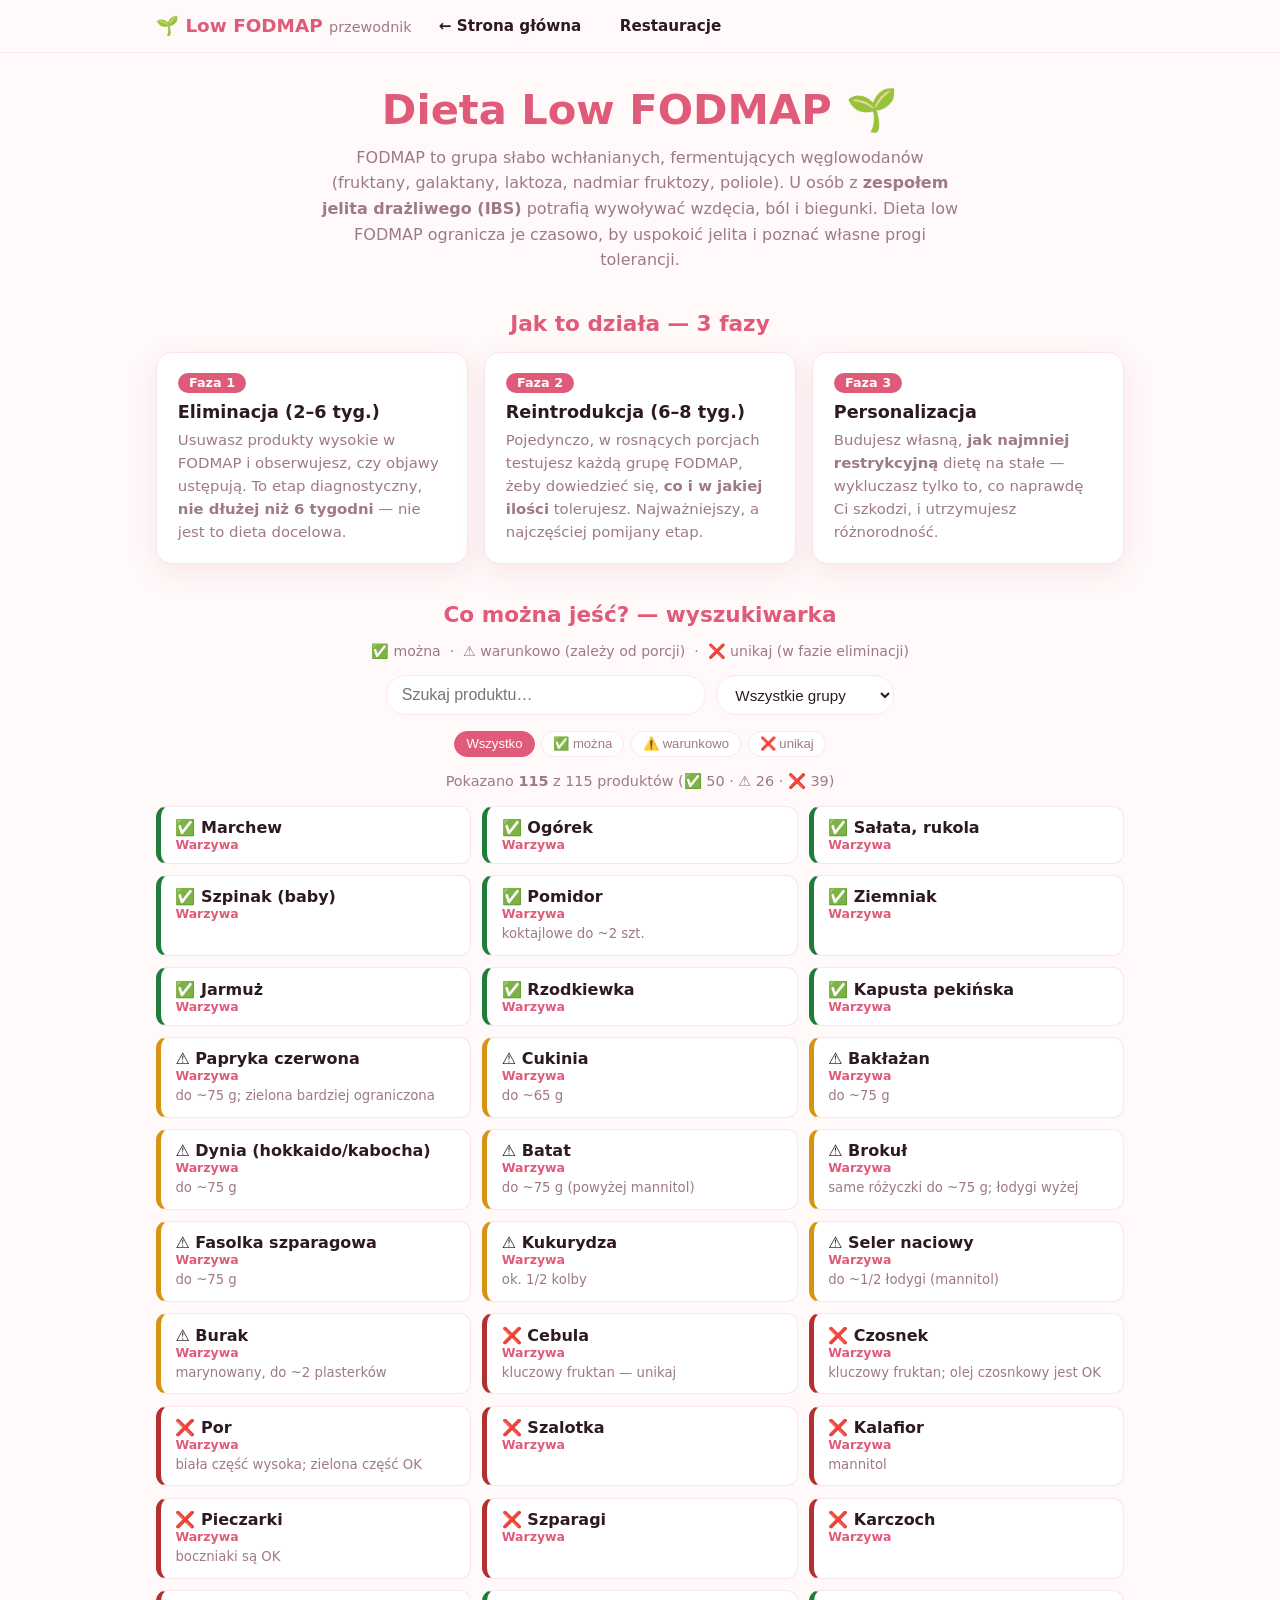
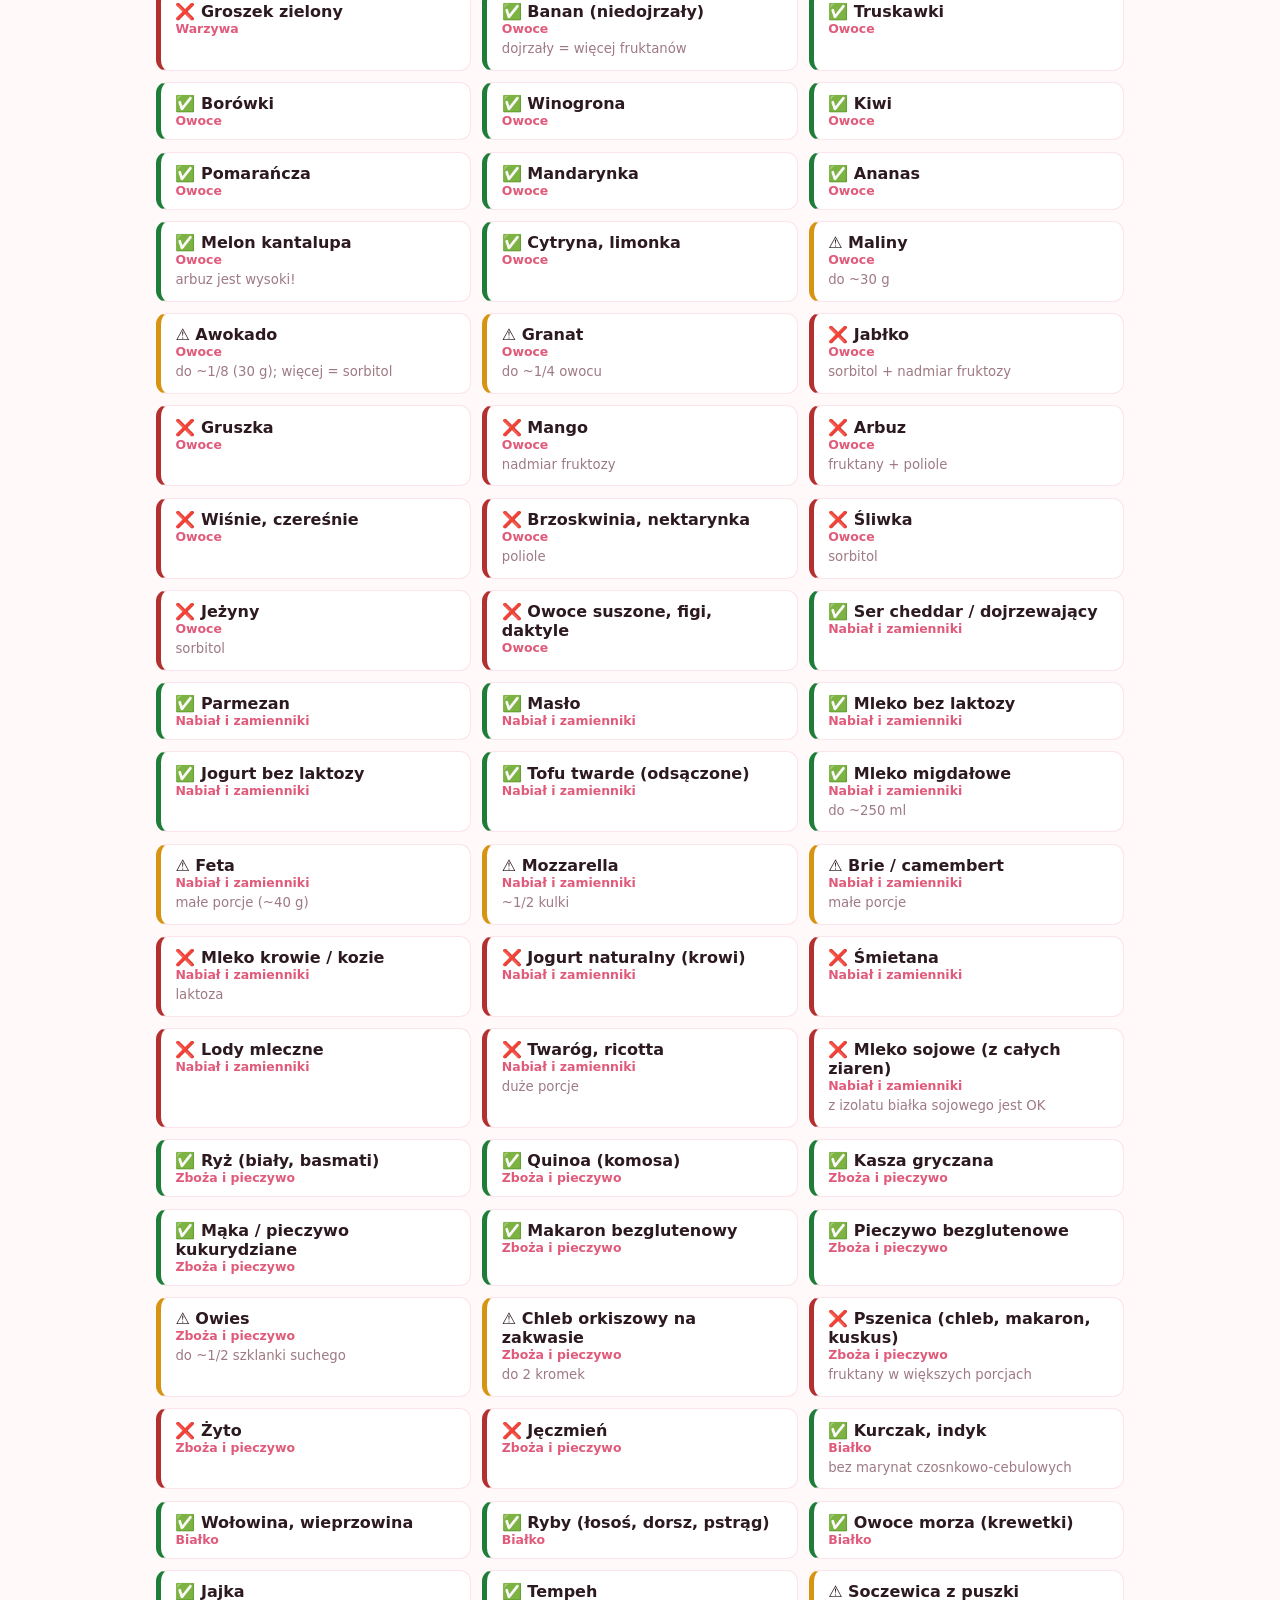
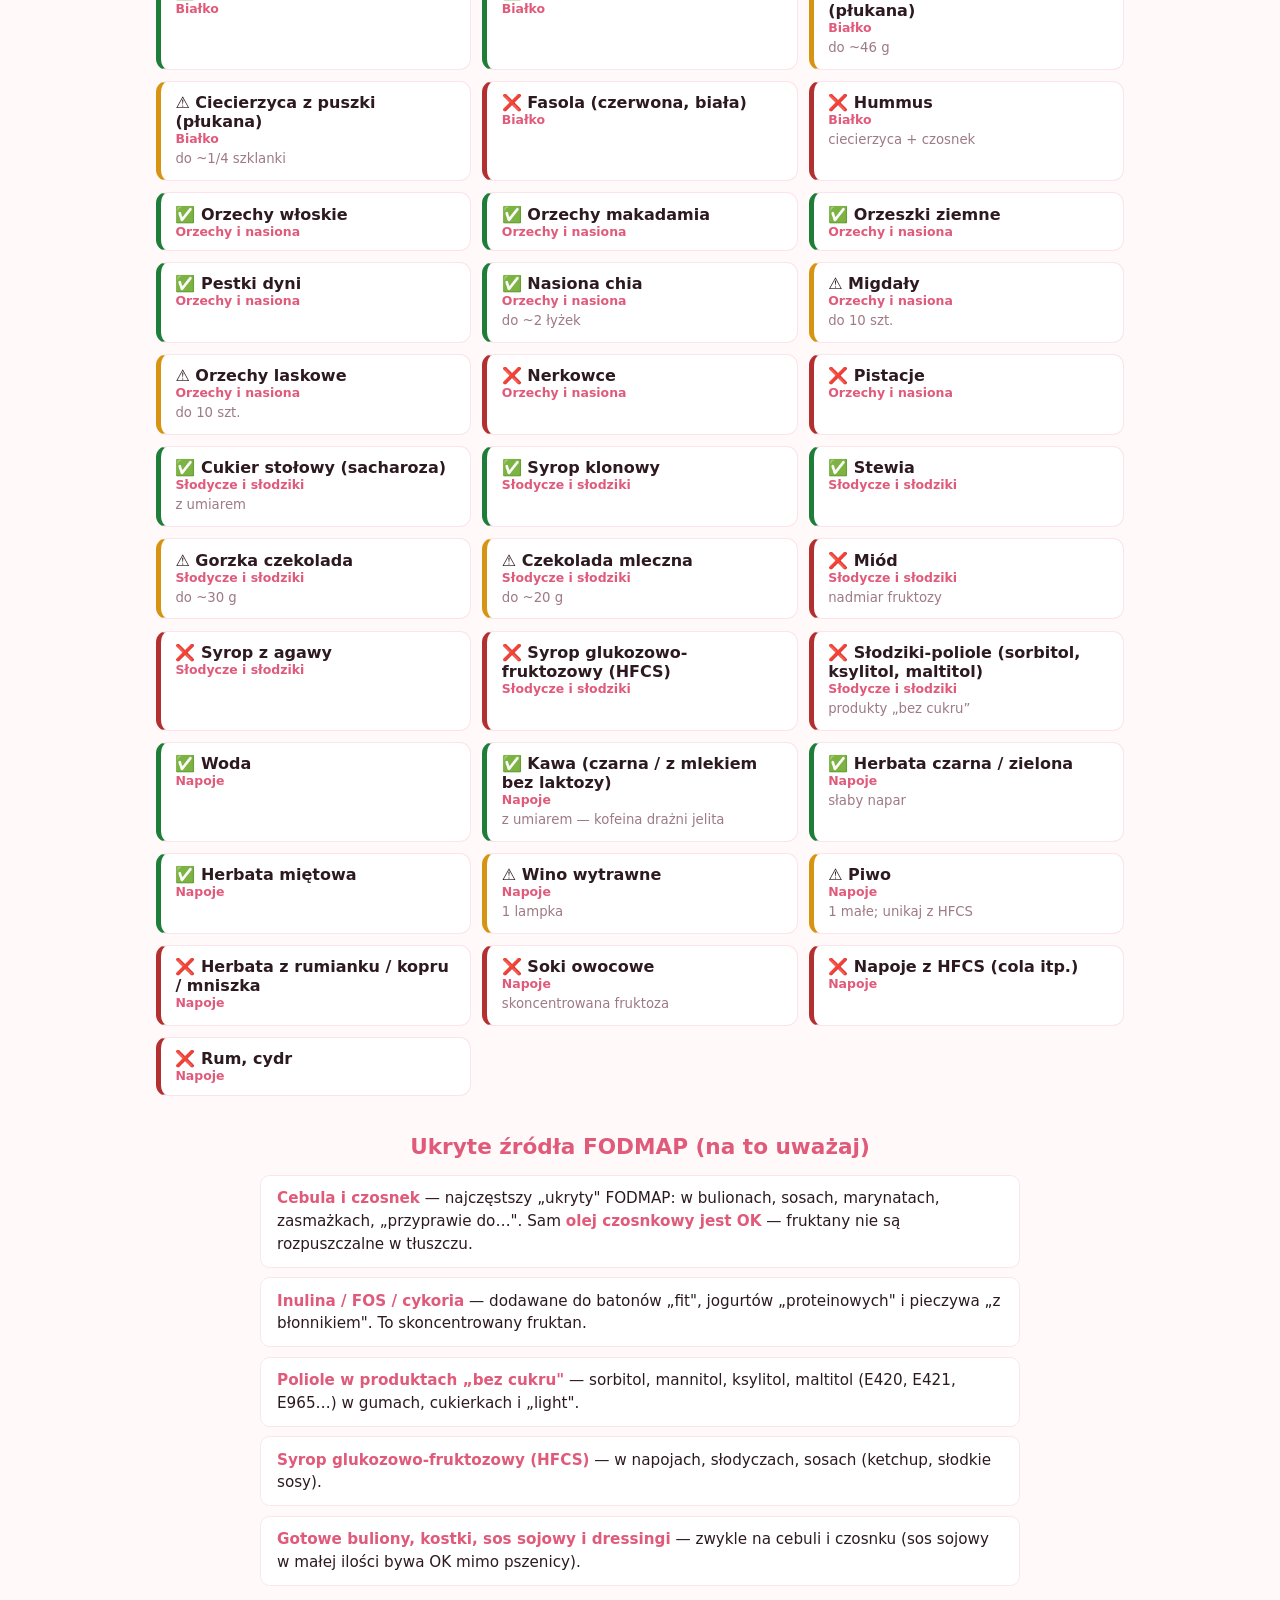
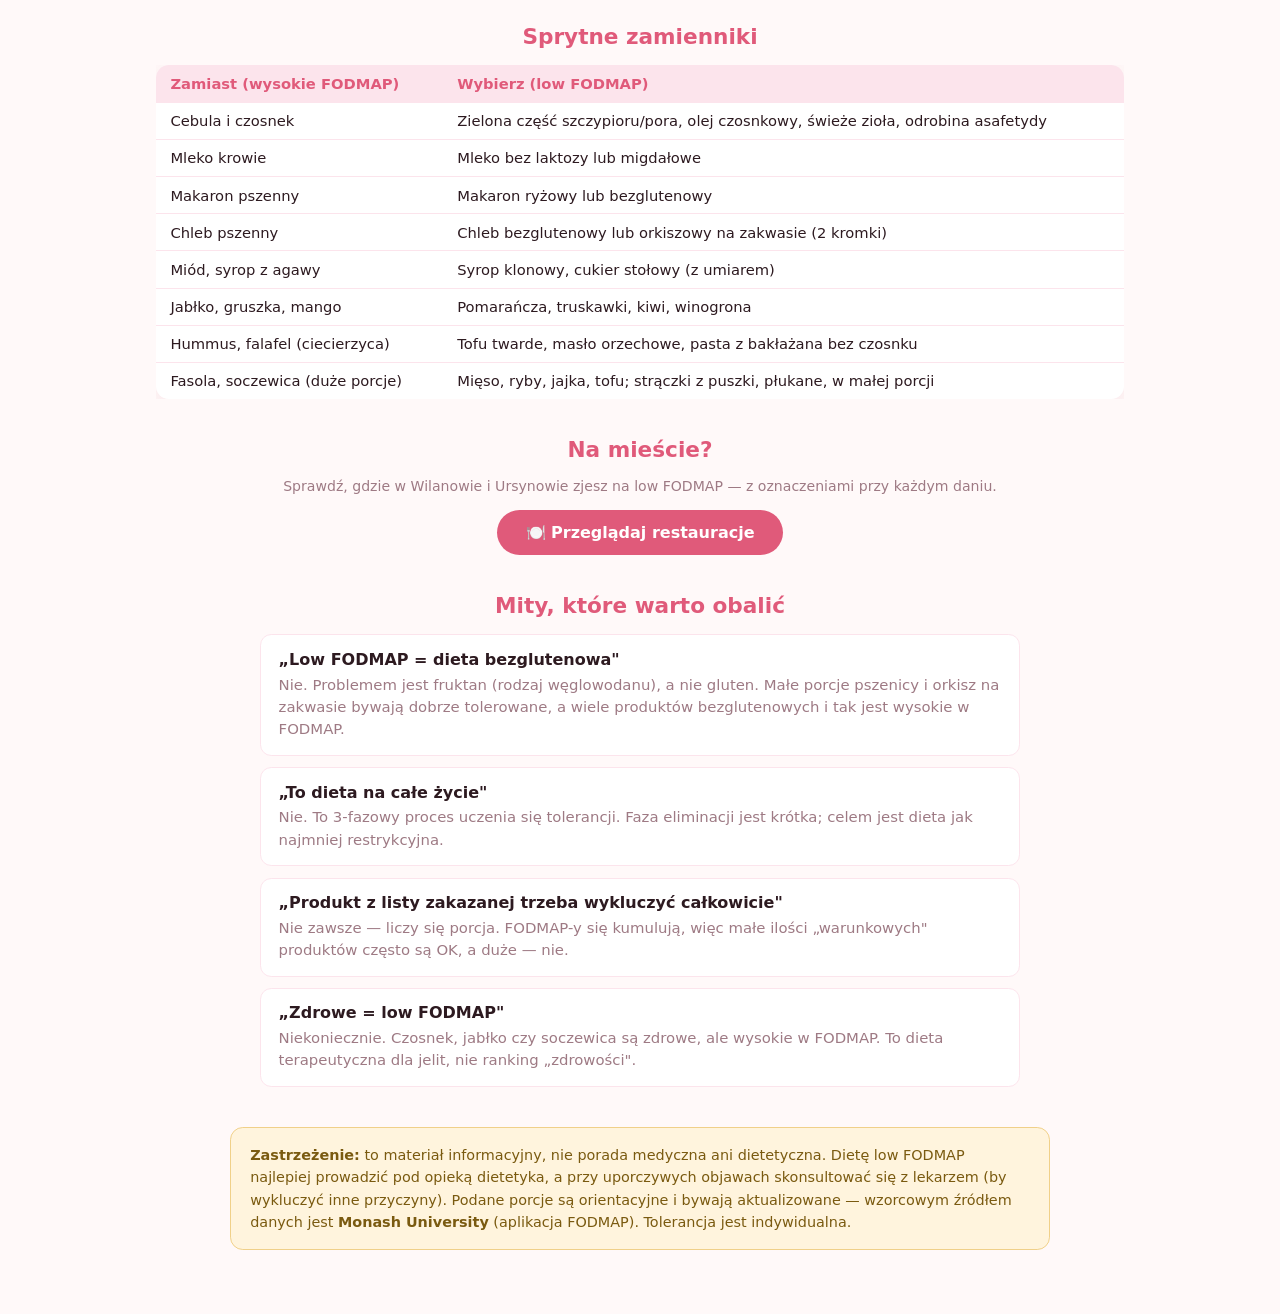
==== low-fodmap/index.html @ bfa5d928 "Dodaj kafelek i przewodnik po diecie Low FODMAP - low-fodmap/index.html: interaktywny przewodnik z w" ====
<!doctype html>
<html lang="pl">
  <head>
    <meta charset="UTF-8" />
    <meta name="viewport" content="width=device-width, initial-scale=1.0" />
    <title>Dieta Low FODMAP — przewodnik</title>
    <link rel="stylesheet" href="../style.css" />
    <style>
      .r-nav { position: sticky; top: 0; z-index: 40; background: rgba(255,249,249,0.92);
               backdrop-filter: blur(8px); border-bottom: 1px solid var(--rose-lt); }
      .r-nav-inner { max-width: 1000px; margin: 0 auto; padding: 0.7rem 1rem; display: flex; align-items: center;
                     gap: 1rem; flex-wrap: wrap; }
      .r-brand { font-weight: 800; color: var(--rose); text-decoration: none; font-size: 1.15rem; }
      .r-brand span { font-weight: 400; color: var(--muted); font-size: 0.9rem; }
      .r-navlink { color: var(--text); text-decoration: none; font-weight: 600; font-size: 0.95rem;
                   padding: 0.35rem 0.7rem; border-radius: 100px; }
      .r-navlink:hover { background: var(--rose-lt); color: var(--rose); }
      .r-status-wrap { display: flex; align-items: center; gap: 0.4rem; flex-wrap: wrap; margin-left: auto; }
      .r-status-label { font-size: 0.82rem; font-weight: 700; color: var(--muted); text-transform: uppercase; letter-spacing: 0.04em; }
      .chips { display: flex; flex-wrap: wrap; gap: 0.4rem; }
      .chip { border: 1px solid var(--rose-lt); background: var(--card); color: var(--muted); border-radius: 100px;
              padding: 0.28rem 0.7rem; font-size: 0.82rem; cursor: pointer; transition: all 0.15s; }
      .chip:hover { border-color: var(--rose); }
      .chip.active { background: var(--rose); color: #fff; border-color: var(--rose); }

      .wrap { max-width: 1000px; margin: 0 auto; padding: 2rem 1rem 4rem; position: relative; z-index: 1; }
      .lead { text-align: center; margin-bottom: 2.2rem; }
      .lead h1 { color: var(--rose); font-size: clamp(1.8rem, 5vw, 2.6rem); }
      .lead p { color: var(--muted); max-width: 640px; margin: 0.7rem auto 0; line-height: 1.6; }

      .sec { margin: 2.4rem 0; }
      .sec h2 { color: var(--rose); font-size: 1.35rem; margin-bottom: 1rem; text-align: center; }

      .cards3 { display: grid; grid-template-columns: repeat(auto-fit, minmax(240px, 1fr)); gap: 1rem; }
      .pcard { background: var(--card); border: 1px solid var(--rose-lt); border-radius: 1rem; padding: 1.2rem 1.3rem; box-shadow: var(--shadow); }
      .pcard .step { display: inline-block; background: var(--rose); color: #fff; font-weight: 800; font-size: 0.8rem;
                     border-radius: 100px; padding: 0.15rem 0.7rem; margin-bottom: 0.6rem; }
      .pcard h3 { font-size: 1.1rem; margin-bottom: 0.4rem; }
      .pcard p { color: var(--muted); font-size: 0.93rem; line-height: 1.55; }

      /* Wyszukiwarka jedzenia */
      .finder-controls { display: flex; flex-wrap: wrap; gap: 0.6rem; justify-content: center; margin-bottom: 1rem; }
      .r-search { flex: 1 1 240px; max-width: 320px; padding: 0.6rem 0.9rem; border: 1px solid var(--rose-lt);
                  border-radius: 100px; font-size: 1rem; outline: none; }
      .r-search:focus { border-color: var(--rose); }
      .r-select { padding: 0.55rem 0.9rem; border: 1px solid var(--rose-lt); border-radius: 100px; font-size: 0.95rem;
                  background: var(--card); color: var(--text); cursor: pointer; outline: none; }
      .food-count { text-align: center; color: var(--muted); font-size: 0.9rem; margin-bottom: 1rem; }
      .food-grid { display: grid; grid-template-columns: repeat(auto-fill, minmax(240px, 1fr)); gap: 0.7rem; }
      .food { background: var(--card); border: 1px solid var(--rose-lt); border-left-width: 5px; border-radius: 0.7rem;
              padding: 0.7rem 0.9rem; }
      .food.ok { border-left-color: #1e7d38; }
      .food.maybe { border-left-color: #d69412; }
      .food.no { border-left-color: #b23030; }
      .food .fname { font-weight: 700; display: flex; align-items: center; gap: 0.4rem; }
      .food .fgroup { font-size: 0.78rem; color: var(--rose); font-weight: 600; }
      .food .fnote { font-size: 0.83rem; color: var(--muted); margin-top: 0.25rem; line-height: 1.4; }

      table.swaps { width: 100%; border-collapse: collapse; background: var(--card); border-radius: 0.8rem; overflow: hidden; box-shadow: var(--shadow); }
      table.swaps th, table.swaps td { padding: 0.6rem 0.9rem; text-align: left; border-bottom: 1px solid var(--rose-lt); font-size: 0.92rem; }
      table.swaps th { background: var(--rose-lt); color: var(--rose); }
      table.swaps tr:last-child td { border-bottom: none; }
      .table-scroll { overflow-x: auto; }

      ul.plain { list-style: none; padding: 0; max-width: 760px; margin: 0 auto; }
      ul.plain li { background: var(--card); border: 1px solid var(--rose-lt); border-radius: 0.6rem;
                    padding: 0.7rem 1rem; margin-bottom: 0.6rem; line-height: 1.5; font-size: 0.95rem; }
      ul.plain li strong { color: var(--rose); }

      .myth { display: grid; gap: 0.7rem; max-width: 760px; margin: 0 auto; }
      .myth .m { background: var(--card); border: 1px solid var(--rose-lt); border-radius: 0.7rem; padding: 0.9rem 1.1rem; }
      .myth .m .q { font-weight: 700; }
      .myth .m .a { color: var(--muted); font-size: 0.93rem; margin-top: 0.3rem; line-height: 1.5; }

      .cta { text-align: center; }
      .cta a { display: inline-block; background: var(--rose); color: #fff; text-decoration: none; font-weight: 700;
               padding: 0.8rem 1.8rem; border-radius: 100px; }
      .cta a:hover { background: #c0325a; }

      .disclaimer { background: #fff4dd; border: 1px solid #f0d089; border-radius: 0.8rem; padding: 1rem 1.2rem;
                    color: #7a5a10; font-size: 0.9rem; line-height: 1.55; max-width: 820px; margin: 2.5rem auto 0; }
      .legend-inline { text-align: center; color: var(--muted); font-size: 0.88rem; margin-bottom: 1rem; }
    </style>
  </head>
  <body>
    <div class="hearts-bg" aria-hidden="true" id="hearts-bg"></div>

    <nav class="r-nav">
      <div class="r-nav-inner">
        <a class="r-brand" href="../index.html">🌱 Low FODMAP <span>przewodnik</span></a>
        <a class="r-navlink" href="../index.html">← Strona główna</a>
        <a class="r-navlink" href="../restauracje/index.html">Restauracje</a>
      </div>
    </nav>

    <div class="wrap">
      <div class="lead">
        <h1>Dieta Low FODMAP 🌱</h1>
        <p>FODMAP to grupa słabo wchłanianych, fermentujących węglowodanów (fruktany, galaktany,
           laktoza, nadmiar fruktozy, poliole). U osób z <strong>zespołem jelita drażliwego (IBS)</strong>
           potrafią wywoływać wzdęcia, ból i biegunki. Dieta low FODMAP ogranicza je czasowo,
           by uspokoić jelita i poznać własne progi tolerancji.</p>
      </div>

      <!-- FAZY -->
      <section class="sec">
        <h2>Jak to działa — 3 fazy</h2>
        <div class="cards3">
          <div class="pcard">
            <span class="step">Faza 1</span>
            <h3>Eliminacja (2–6 tyg.)</h3>
            <p>Usuwasz produkty wysokie w FODMAP i obserwujesz, czy objawy ustępują. To etap
               diagnostyczny, <strong>nie dłużej niż 6 tygodni</strong> — nie jest to dieta docelowa.</p>
          </div>
          <div class="pcard">
            <span class="step">Faza 2</span>
            <h3>Reintrodukcja (6–8 tyg.)</h3>
            <p>Pojedynczo, w rosnących porcjach testujesz każdą grupę FODMAP, żeby dowiedzieć się,
               <strong>co i w jakiej ilości</strong> tolerujesz. Najważniejszy, a najczęściej pomijany etap.</p>
          </div>
          <div class="pcard">
            <span class="step">Faza 3</span>
            <h3>Personalizacja</h3>
            <p>Budujesz własną, <strong>jak najmniej restrykcyjną</strong> dietę na stałe — wykluczasz tylko to,
               co naprawdę Ci szkodzi, i utrzymujesz różnorodność.</p>
          </div>
        </div>
      </section>

      <!-- WYSZUKIWARKA JEDZENIA -->
      <section class="sec" id="finder">
        <h2>Co można jeść? — wyszukiwarka</h2>
        <p class="legend-inline">✅ można &nbsp;·&nbsp; ⚠️ warunkowo (zależy od porcji) &nbsp;·&nbsp; ❌ unikaj (w fazie eliminacji)</p>
        <div class="finder-controls">
          <input type="search" class="r-search" id="food-search" placeholder="Szukaj produktu…" />
          <select class="r-select" id="group-select" aria-label="Grupa produktów"></select>
        </div>
        <div class="chips" id="status-chips" style="justify-content:center; margin-bottom:1rem;"></div>
        <div class="food-count" id="food-count"></div>
        <div class="food-grid" id="food-grid"></div>
      </section>

      <!-- UKRYTE ŹRÓDŁA -->
      <section class="sec">
        <h2>Ukryte źródła FODMAP (na to uważaj)</h2>
        <ul class="plain">
          <li><strong>Cebula i czosnek</strong> — najczęstszy „ukryty" FODMAP: w bulionach, sosach, marynatach,
              zasmażkach, „przyprawie do…". Sam <strong>olej czosnkowy jest OK</strong> — fruktany nie są rozpuszczalne w tłuszczu.</li>
          <li><strong>Inulina / FOS / cykoria</strong> — dodawane do batonów „fit", jogurtów „proteinowych" i pieczywa
              „z błonnikiem". To skoncentrowany fruktan.</li>
          <li><strong>Poliole w produktach „bez cukru"</strong> — sorbitol, mannitol, ksylitol, maltitol (E420, E421,
              E965…) w gumach, cukierkach i „light".</li>
          <li><strong>Syrop glukozowo-fruktozowy (HFCS)</strong> — w napojach, słodyczach, sosach (ketchup, słodkie sosy).</li>
          <li><strong>Gotowe buliony, kostki, sos sojowy i dressingi</strong> — zwykle na cebuli i czosnku
              (sos sojowy w małej ilości bywa OK mimo pszenicy).</li>
        </ul>
      </section>

      <!-- ZAMIENNIKI -->
      <section class="sec">
        <h2>Sprytne zamienniki</h2>
        <div class="table-scroll">
          <table class="swaps">
            <tr><th>Zamiast (wysokie FODMAP)</th><th>Wybierz (low FODMAP)</th></tr>
            <tr><td>Cebula i czosnek</td><td>Zielona część szczypioru/pora, olej czosnkowy, świeże zioła, odrobina asafetydy</td></tr>
            <tr><td>Mleko krowie</td><td>Mleko bez laktozy lub migdałowe</td></tr>
            <tr><td>Makaron pszenny</td><td>Makaron ryżowy lub bezglutenowy</td></tr>
            <tr><td>Chleb pszenny</td><td>Chleb bezglutenowy lub orkiszowy na zakwasie (2 kromki)</td></tr>
            <tr><td>Miód, syrop z agawy</td><td>Syrop klonowy, cukier stołowy (z umiarem)</td></tr>
            <tr><td>Jabłko, gruszka, mango</td><td>Pomarańcza, truskawki, kiwi, winogrona</td></tr>
            <tr><td>Hummus, falafel (ciecierzyca)</td><td>Tofu twarde, masło orzechowe, pasta z bakłażana bez czosnku</td></tr>
            <tr><td>Fasola, soczewica (duże porcje)</td><td>Mięso, ryby, jajka, tofu; strączki z puszki, płukane, w małej porcji</td></tr>
          </table>
        </div>
      </section>

      <!-- JEDZENIE NA MIEŚCIE -->
      <section class="sec cta">
        <h2>Na mieście?</h2>
        <p class="legend-inline">Sprawdź, gdzie w Wilanowie i Ursynowie zjesz na low FODMAP — z oznaczeniami przy każdym daniu.</p>
        <a href="../restauracje/index.html">🍽️ Przeglądaj restauracje</a>
      </section>

      <!-- MITY -->
      <section class="sec">
        <h2>Mity, które warto obalić</h2>
        <div class="myth">
          <div class="m"><div class="q">„Low FODMAP = dieta bezglutenowa"</div>
            <div class="a">Nie. Problemem jest fruktan (rodzaj węglowodanu), a nie gluten. Małe porcje pszenicy i
              orkisz na zakwasie bywają dobrze tolerowane, a wiele produktów bezglutenowych i tak jest wysokie w FODMAP.</div></div>
          <div class="m"><div class="q">„To dieta na całe życie"</div>
            <div class="a">Nie. To 3-fazowy proces uczenia się tolerancji. Faza eliminacji jest krótka; celem jest
              dieta jak najmniej restrykcyjna.</div></div>
          <div class="m"><div class="q">„Produkt z listy zakazanej trzeba wykluczyć całkowicie"</div>
            <div class="a">Nie zawsze — liczy się porcja. FODMAP-y się kumulują, więc małe ilości „warunkowych"
              produktów często są OK, a duże — nie.</div></div>
          <div class="m"><div class="q">„Zdrowe = low FODMAP"</div>
            <div class="a">Niekoniecznie. Czosnek, jabłko czy soczewica są zdrowe, ale wysokie w FODMAP. To dieta
              terapeutyczna dla jelit, nie ranking „zdrowości".</div></div>
        </div>
      </section>

      <div class="disclaimer">
        <strong>Zastrzeżenie:</strong> to materiał informacyjny, nie porada medyczna ani dietetyczna. Dietę low FODMAP
        najlepiej prowadzić pod opieką dietetyka, a przy uporczywych objawach skonsultować się z lekarzem (by wykluczyć
        inne przyczyny). Podane porcje są orientacyjne i bywają aktualizowane — wzorcowym źródłem danych jest
        <strong>Monash University</strong> (aplikacja FODMAP). Tolerancja jest indywidualna.
      </div>
    </div>

    <script>
      // status: ok = ✅ można, maybe = ⚠️ warunkowo, no = ❌ unikaj
      const FOODS = [
        // Warzywa
        {n:"Marchew", g:"Warzywa", s:"ok"},
        {n:"Ogórek", g:"Warzywa", s:"ok"},
        {n:"Sałata, rukola", g:"Warzywa", s:"ok"},
        {n:"Szpinak (baby)", g:"Warzywa", s:"ok"},
        {n:"Pomidor", g:"Warzywa", s:"ok", note:"koktajlowe do ~2 szt."},
        {n:"Ziemniak", g:"Warzywa", s:"ok"},
        {n:"Jarmuż", g:"Warzywa", s:"ok"},
        {n:"Rzodkiewka", g:"Warzywa", s:"ok"},
        {n:"Kapusta pekińska", g:"Warzywa", s:"ok"},
        {n:"Papryka czerwona", g:"Warzywa", s:"maybe", note:"do ~75 g; zielona bardziej ograniczona"},
        {n:"Cukinia", g:"Warzywa", s:"maybe", note:"do ~65 g"},
        {n:"Bakłażan", g:"Warzywa", s:"maybe", note:"do ~75 g"},
        {n:"Dynia (hokkaido/kabocha)", g:"Warzywa", s:"maybe", note:"do ~75 g"},
        {n:"Batat", g:"Warzywa", s:"maybe", note:"do ~75 g (powyżej mannitol)"},
        {n:"Brokuł", g:"Warzywa", s:"maybe", note:"same różyczki do ~75 g; łodygi wyżej"},
        {n:"Fasolka szparagowa", g:"Warzywa", s:"maybe", note:"do ~75 g"},
        {n:"Kukurydza", g:"Warzywa", s:"maybe", note:"ok. 1/2 kolby"},
        {n:"Seler naciowy", g:"Warzywa", s:"maybe", note:"do ~1/2 łodygi (mannitol)"},
        {n:"Burak", g:"Warzywa", s:"maybe", note:"marynowany, do ~2 plasterków"},
        {n:"Cebula", g:"Warzywa", s:"no", note:"kluczowy fruktan — unikaj"},
        {n:"Czosnek", g:"Warzywa", s:"no", note:"kluczowy fruktan; olej czosnkowy jest OK"},
        {n:"Por", g:"Warzywa", s:"no", note:"biała część wysoka; zielona część OK"},
        {n:"Szalotka", g:"Warzywa", s:"no"},
        {n:"Kalafior", g:"Warzywa", s:"no", note:"mannitol"},
        {n:"Pieczarki", g:"Warzywa", s:"no", note:"boczniaki są OK"},
        {n:"Szparagi", g:"Warzywa", s:"no"},
        {n:"Karczoch", g:"Warzywa", s:"no"},
        {n:"Groszek zielony", g:"Warzywa", s:"no"},

        // Owoce
        {n:"Banan (niedojrzały)", g:"Owoce", s:"ok", note:"dojrzały = więcej fruktanów"},
        {n:"Truskawki", g:"Owoce", s:"ok"},
        {n:"Borówki", g:"Owoce", s:"ok"},
        {n:"Winogrona", g:"Owoce", s:"ok"},
        {n:"Kiwi", g:"Owoce", s:"ok"},
        {n:"Pomarańcza", g:"Owoce", s:"ok"},
        {n:"Mandarynka", g:"Owoce", s:"ok"},
        {n:"Ananas", g:"Owoce", s:"ok"},
        {n:"Melon kantalupa", g:"Owoce", s:"ok", note:"arbuz jest wysoki!"},
        {n:"Cytryna, limonka", g:"Owoce", s:"ok"},
        {n:"Maliny", g:"Owoce", s:"maybe", note:"do ~30 g"},
        {n:"Awokado", g:"Owoce", s:"maybe", note:"do ~1/8 (30 g); więcej = sorbitol"},
        {n:"Granat", g:"Owoce", s:"maybe", note:"do ~1/4 owocu"},
        {n:"Jabłko", g:"Owoce", s:"no", note:"sorbitol + nadmiar fruktozy"},
        {n:"Gruszka", g:"Owoce", s:"no"},
        {n:"Mango", g:"Owoce", s:"no", note:"nadmiar fruktozy"},
        {n:"Arbuz", g:"Owoce", s:"no", note:"fruktany + poliole"},
        {n:"Wiśnie, czereśnie", g:"Owoce", s:"no"},
        {n:"Brzoskwinia, nektarynka", g:"Owoce", s:"no", note:"poliole"},
        {n:"Śliwka", g:"Owoce", s:"no", note:"sorbitol"},
        {n:"Jeżyny", g:"Owoce", s:"no", note:"sorbitol"},
        {n:"Owoce suszone, figi, daktyle", g:"Owoce", s:"no"},

        // Nabiał i zamienniki
        {n:"Ser cheddar / dojrzewający", g:"Nabiał i zamienniki", s:"ok"},
        {n:"Parmezan", g:"Nabiał i zamienniki", s:"ok"},
        {n:"Masło", g:"Nabiał i zamienniki", s:"ok"},
        {n:"Mleko bez laktozy", g:"Nabiał i zamienniki", s:"ok"},
        {n:"Jogurt bez laktozy", g:"Nabiał i zamienniki", s:"ok"},
        {n:"Tofu twarde (odsączone)", g:"Nabiał i zamienniki", s:"ok"},
        {n:"Mleko migdałowe", g:"Nabiał i zamienniki", s:"ok", note:"do ~250 ml"},
        {n:"Feta", g:"Nabiał i zamienniki", s:"maybe", note:"małe porcje (~40 g)"},
        {n:"Mozzarella", g:"Nabiał i zamienniki", s:"maybe", note:"~1/2 kulki"},
        {n:"Brie / camembert", g:"Nabiał i zamienniki", s:"maybe", note:"małe porcje"},
        {n:"Mleko krowie / kozie", g:"Nabiał i zamienniki", s:"no", note:"laktoza"},
        {n:"Jogurt naturalny (krowi)", g:"Nabiał i zamienniki", s:"no"},
        {n:"Śmietana", g:"Nabiał i zamienniki", s:"no"},
        {n:"Lody mleczne", g:"Nabiał i zamienniki", s:"no"},
        {n:"Twaróg, ricotta", g:"Nabiał i zamienniki", s:"no", note:"duże porcje"},
        {n:"Mleko sojowe (z całych ziaren)", g:"Nabiał i zamienniki", s:"no", note:"z izolatu białka sojowego jest OK"},

        // Zboża i pieczywo
        {n:"Ryż (biały, basmati)", g:"Zboża i pieczywo", s:"ok"},
        {n:"Quinoa (komosa)", g:"Zboża i pieczywo", s:"ok"},
        {n:"Kasza gryczana", g:"Zboża i pieczywo", s:"ok"},
        {n:"Mąka / pieczywo kukurydziane", g:"Zboża i pieczywo", s:"ok"},
        {n:"Makaron bezglutenowy", g:"Zboża i pieczywo", s:"ok"},
        {n:"Pieczywo bezglutenowe", g:"Zboża i pieczywo", s:"ok"},
        {n:"Owies", g:"Zboża i pieczywo", s:"maybe", note:"do ~1/2 szklanki suchego"},
        {n:"Chleb orkiszowy na zakwasie", g:"Zboża i pieczywo", s:"maybe", note:"do 2 kromek"},
        {n:"Pszenica (chleb, makaron, kuskus)", g:"Zboża i pieczywo", s:"no", note:"fruktany w większych porcjach"},
        {n:"Żyto", g:"Zboża i pieczywo", s:"no"},
        {n:"Jęczmień", g:"Zboża i pieczywo", s:"no"},

        // Białko
        {n:"Kurczak, indyk", g:"Białko", s:"ok", note:"bez marynat czosnkowo-cebulowych"},
        {n:"Wołowina, wieprzowina", g:"Białko", s:"ok"},
        {n:"Ryby (łosoś, dorsz, pstrąg)", g:"Białko", s:"ok"},
        {n:"Owoce morza (krewetki)", g:"Białko", s:"ok"},
        {n:"Jajka", g:"Białko", s:"ok"},
        {n:"Tempeh", g:"Białko", s:"ok"},
        {n:"Soczewica z puszki (płukana)", g:"Białko", s:"maybe", note:"do ~46 g"},
        {n:"Ciecierzyca z puszki (płukana)", g:"Białko", s:"maybe", note:"do ~1/4 szklanki"},
        {n:"Fasola (czerwona, biała)", g:"Białko", s:"no"},
        {n:"Hummus", g:"Białko", s:"no", note:"ciecierzyca + czosnek"},

        // Orzechy i nasiona
        {n:"Orzechy włoskie", g:"Orzechy i nasiona", s:"ok"},
        {n:"Orzechy makadamia", g:"Orzechy i nasiona", s:"ok"},
        {n:"Orzeszki ziemne", g:"Orzechy i nasiona", s:"ok"},
        {n:"Pestki dyni", g:"Orzechy i nasiona", s:"ok"},
        {n:"Nasiona chia", g:"Orzechy i nasiona", s:"ok", note:"do ~2 łyżek"},
        {n:"Migdały", g:"Orzechy i nasiona", s:"maybe", note:"do 10 szt."},
        {n:"Orzechy laskowe", g:"Orzechy i nasiona", s:"maybe", note:"do 10 szt."},
        {n:"Nerkowce", g:"Orzechy i nasiona", s:"no"},
        {n:"Pistacje", g:"Orzechy i nasiona", s:"no"},

        // Słodycze i słodziki
        {n:"Cukier stołowy (sacharoza)", g:"Słodycze i słodziki", s:"ok", note:"z umiarem"},
        {n:"Syrop klonowy", g:"Słodycze i słodziki", s:"ok"},
        {n:"Stewia", g:"Słodycze i słodziki", s:"ok"},
        {n:"Gorzka czekolada", g:"Słodycze i słodziki", s:"maybe", note:"do ~30 g"},
        {n:"Czekolada mleczna", g:"Słodycze i słodziki", s:"maybe", note:"do ~20 g"},
        {n:"Miód", g:"Słodycze i słodziki", s:"no", note:"nadmiar fruktozy"},
        {n:"Syrop z agawy", g:"Słodycze i słodziki", s:"no"},
        {n:"Syrop glukozowo-fruktozowy (HFCS)", g:"Słodycze i słodziki", s:"no"},
        {n:"Słodziki-poliole (sorbitol, ksylitol, maltitol)", g:"Słodycze i słodziki", s:"no", note:"produkty „bez cukru”"},

        // Napoje
        {n:"Woda", g:"Napoje", s:"ok"},
        {n:"Kawa (czarna / z mlekiem bez laktozy)", g:"Napoje", s:"ok", note:"z umiarem — kofeina drażni jelita"},
        {n:"Herbata czarna / zielona", g:"Napoje", s:"ok", note:"słaby napar"},
        {n:"Herbata miętowa", g:"Napoje", s:"ok"},
        {n:"Wino wytrawne", g:"Napoje", s:"maybe", note:"1 lampka"},
        {n:"Piwo", g:"Napoje", s:"maybe", note:"1 małe; unikaj z HFCS"},
        {n:"Herbata z rumianku / kopru / mniszka", g:"Napoje", s:"no"},
        {n:"Soki owocowe", g:"Napoje", s:"no", note:"skoncentrowana fruktoza"},
        {n:"Napoje z HFCS (cola itp.)", g:"Napoje", s:"no"},
        {n:"Rum, cydr", g:"Napoje", s:"no"}
      ];

      const SMAP = { ok:["ok","✅"], maybe:["maybe","⚠️"], no:["no","❌"] };
      let fStatus = "all", fGroup = "all", fQuery = "";

      const groupSelect = document.getElementById("group-select");
      const groups = [...new Set(FOODS.map(f => f.g))];
      groupSelect.innerHTML = `<option value="all">Wszystkie grupy</option>` +
        groups.map(g => `<option value="${g}">${g}</option>`).join("");
      groupSelect.onchange = () => { fGroup = groupSelect.value; renderFoods(); };

      function renderStatusChips() {
        const box = document.getElementById("status-chips");
        box.innerHTML = "";
        [["all","Wszystko"],["ok","✅ można"],["maybe","⚠️ warunkowo"],["no","❌ unikaj"]]
          .forEach(([val, label]) => {
            const b = document.createElement("button");
            b.className = "chip" + (val === fStatus ? " active" : "");
            b.textContent = label;
            b.onclick = () => { fStatus = val; renderFoods(); renderStatusChips(); };
            box.appendChild(b);
          });
      }

      function esc(s){ return String(s).replace(/&/g,"&amp;").replace(/</g,"&lt;").replace(/>/g,"&gt;"); }

      function renderFoods() {
        const q = fQuery.trim().toLowerCase();
        const list = FOODS.filter(f =>
          (fStatus === "all" || f.s === fStatus) &&
          (fGroup === "all" || f.g === fGroup) &&
          (q === "" || f.n.toLowerCase().includes(q) || f.g.toLowerCase().includes(q))
        );
        const grid = document.getElementById("food-grid");
        grid.innerHTML = "";
        list.forEach(f => {
          const [cls, icon] = SMAP[f.s];
          const el = document.createElement("div");
          el.className = "food " + cls;
          el.innerHTML =
            `<div class="fname">${icon} ${esc(f.n)}</div>` +
            `<div class="fgroup">${esc(f.g)}</div>` +
            (f.note ? `<div class="fnote">${esc(f.note)}</div>` : "");
          grid.appendChild(el);
        });
        const c = document.getElementById("food-count");
        const okN = FOODS.filter(f=>f.s==="ok").length, mN = FOODS.filter(f=>f.s==="maybe").length, nN = FOODS.filter(f=>f.s==="no").length;
        c.innerHTML = `Pokazano <strong>${list.length}</strong> z ${FOODS.length} produktów ` +
          `(✅ ${okN} · ⚠️ ${mN} · ❌ ${nN})`;
      }

      document.getElementById("food-search").addEventListener("input", (e) => { fQuery = e.target.value; renderFoods(); });

      renderStatusChips();
      renderFoods();
    </script>
    <script src="../hearts.js"></script>
  </body>
</html>
---- style.css ----
:root {
  --rose:    #e05a7a;
  --rose-lt: #fce4ec;
  --cream:   #fff9f9;
  --card:    #ffffff;
  --text:    #2d1a20;
  --muted:   #9e7a84;
  --shadow:  0 8px 28px rgba(200, 60, 90, 0.10);
}

* { box-sizing: border-box; margin: 0; padding: 0; }

body {
  font-family: system-ui, -apple-system, Segoe UI, Roboto, sans-serif;
  background: var(--cream);
  color: var(--text);
  overflow-x: hidden;
}

/* ── Floating hearts background ── */
.hearts-bg {
  position: fixed;
  inset: 0;
  pointer-events: none;
  z-index: 0;
  overflow: hidden;
}

.heart {
  position: absolute;
  bottom: -60px;
  font-size: 1.4rem;
  opacity: 0;
  animation: floatUp linear infinite;
  user-select: none;
}

@keyframes floatUp {
  0%   { transform: translateY(0) scale(0.8) rotate(-10deg); opacity: 0; }
  10%  { opacity: 0.6; }
  90%  { opacity: 0.3; }
  100% { transform: translateY(-110vh) scale(1.1) rotate(10deg); opacity: 0; }
}

/* ── Hero ── */
.hero {
  position: relative;
  z-index: 1;
  min-height: 100svh;
  display: flex;
  align-items: center;
  justify-content: center;
  background: linear-gradient(160deg, #ff8fa3 0%, #e05a7a 50%, #c0325a 100%);
  color: #fff;
  text-align: center;
  padding: 2rem 1rem;
}

.hero-inner { max-width: 600px; }

.from {
  font-size: 0.95rem;
  letter-spacing: 0.18em;
  text-transform: uppercase;
  opacity: 0.85;
  margin-bottom: 1rem;
}

.headline {
  font-size: clamp(3rem, 10vw, 6.5rem);
  font-weight: 800;
  line-height: 1.05;
  text-shadow: 0 4px 20px rgba(0,0,0,0.15);
  animation: fadeInUp 1s ease both;
}

.subline {
  margin-top: 1.25rem;
  font-size: clamp(1.1rem, 3vw, 1.5rem);
  opacity: 0.9;
  animation: fadeInUp 1s 0.3s ease both;
}

.scroll-btn {
  display: inline-block;
  margin-top: 2.5rem;
  padding: 0.8rem 2.2rem;
  border: 2px solid rgba(255,255,255,0.8);
  border-radius: 100px;
  color: #fff;
  text-decoration: none;
  font-weight: 600;
  letter-spacing: 0.05em;
  transition: background 0.2s, color 0.2s;
  animation: fadeInUp 1s 0.6s ease both;
}
.scroll-btn:hover {
  background: #fff;
  color: var(--rose);
}

@keyframes fadeInUp {
  from { opacity: 0; transform: translateY(24px); }
  to   { opacity: 1; transform: translateY(0); }
}

/* ── Letter ── */
.letter-section {
  position: relative;
  z-index: 1;
  padding: 5rem 1rem;
  display: flex;
  justify-content: center;
}

.letter-card {
  background: var(--card);
  border-radius: 1.25rem;
  box-shadow: var(--shadow);
  max-width: 680px;
  width: 100%;
  overflow: hidden;
}

.letter-label {
  background: var(--rose);
  color: #fff;
  padding: 0.65rem 1.5rem;
  font-size: 0.85rem;
  letter-spacing: 0.15em;
  text-transform: uppercase;
  font-weight: 700;
}

.letter-body {
  padding: 2rem 2.2rem 2.5rem;
  line-height: 1.85;
  font-size: 1.08rem;
}

.letter-body p + p { margin-top: 1rem; }

.letter-sign {
  margin-top: 1.5rem;
  font-weight: 700;
  color: var(--rose);
  font-size: 1.1rem;
}

/* ── Reasons ── */
.reasons-section {
  position: relative;
  z-index: 1;
  padding: 0 1rem 5rem;
  text-align: center;
}

.reasons-section h2 {
  font-size: clamp(1.5rem, 4vw, 2.2rem);
  color: var(--rose);
  margin-bottom: 2rem;
}

.reasons-list {
  list-style: none;
  display: flex;
  flex-direction: column;
  align-items: center;
  gap: 1rem;
  max-width: 560px;
  margin: 0 auto;
}

.reasons-list li {
  background: var(--card);
  border-left: 4px solid var(--rose);
  border-radius: 0.6rem;
  padding: 0.9rem 1.4rem;
  box-shadow: var(--shadow);
  width: 100%;
  text-align: left;
  font-size: 1.05rem;
  opacity: 0;
  transform: translateX(-20px);
  transition: opacity 0.5s ease, transform 0.5s ease;
}

.reasons-list li.visible {
  opacity: 1;
  transform: translateX(0);
}

/* ── Strona główna: wyśrodkowanie kafelków ── */
.home-main {
  position: relative;
  z-index: 1;
  min-height: 100svh;
  display: flex;
  align-items: center;
  justify-content: center;
  padding: 2rem 1rem;
}

/* ── Menu / kafelki wyboru ── */
.menu-section {
  position: relative;
  z-index: 1;
  padding: 0 1rem;
  text-align: center;
}

.menu-section h2 {
  font-size: clamp(1.5rem, 4vw, 2.2rem);
  color: var(--rose);
  margin-bottom: 0.6rem;
}

.menu-intro {
  color: var(--muted);
  margin-bottom: 2rem;
  font-size: 1.02rem;
}

.tiles {
  display: grid;
  grid-template-columns: repeat(auto-fill, minmax(240px, 1fr));
  gap: 1.2rem;
  max-width: 900px;
  margin: 0 auto;
}

.tile {
  display: flex;
  flex-direction: column;
  align-items: center;
  gap: 0.5rem;
  background: var(--card);
  border-radius: 1.1rem;
  padding: 2rem 1.4rem;
  box-shadow: var(--shadow);
  text-decoration: none;
  color: var(--text);
  border: 1px solid var(--rose-lt);
  transition: transform 0.25s ease, box-shadow 0.25s ease;
}

.tile:hover {
  transform: translateY(-4px);
  box-shadow: 0 16px 40px rgba(200, 60, 90, 0.18);
}

.tile-emoji {
  font-size: 2.6rem;
  line-height: 1;
}

.tile-title {
  font-size: 1.3rem;
  font-weight: 800;
  color: var(--rose);
}

.tile-desc {
  font-size: 0.95rem;
  color: var(--muted);
  line-height: 1.5;
}

/* ── Footer ── */
.site-footer {
  position: relative;
  z-index: 1;
  text-align: center;
  padding: 2rem 1rem;
  color: var(--muted);
  font-size: 0.9rem;
  border-top: 1px solid var(--rose-lt);
}
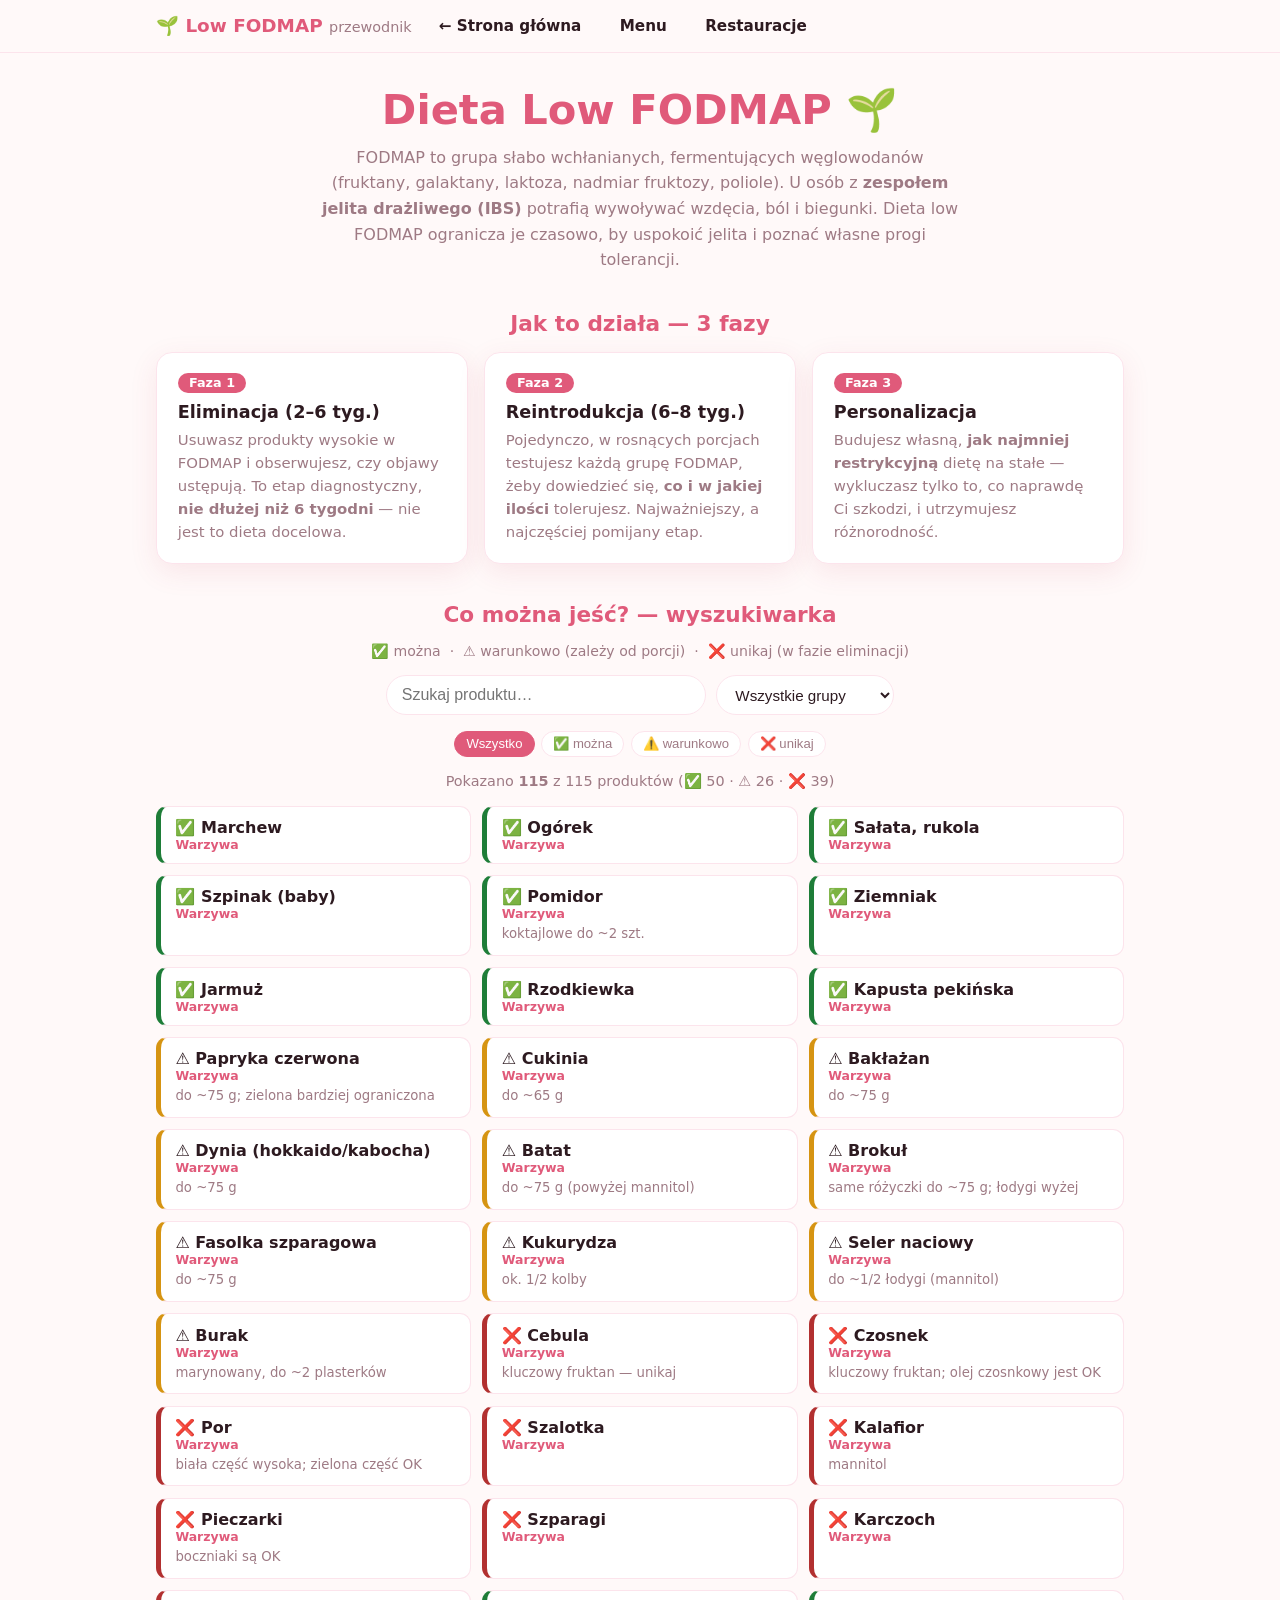
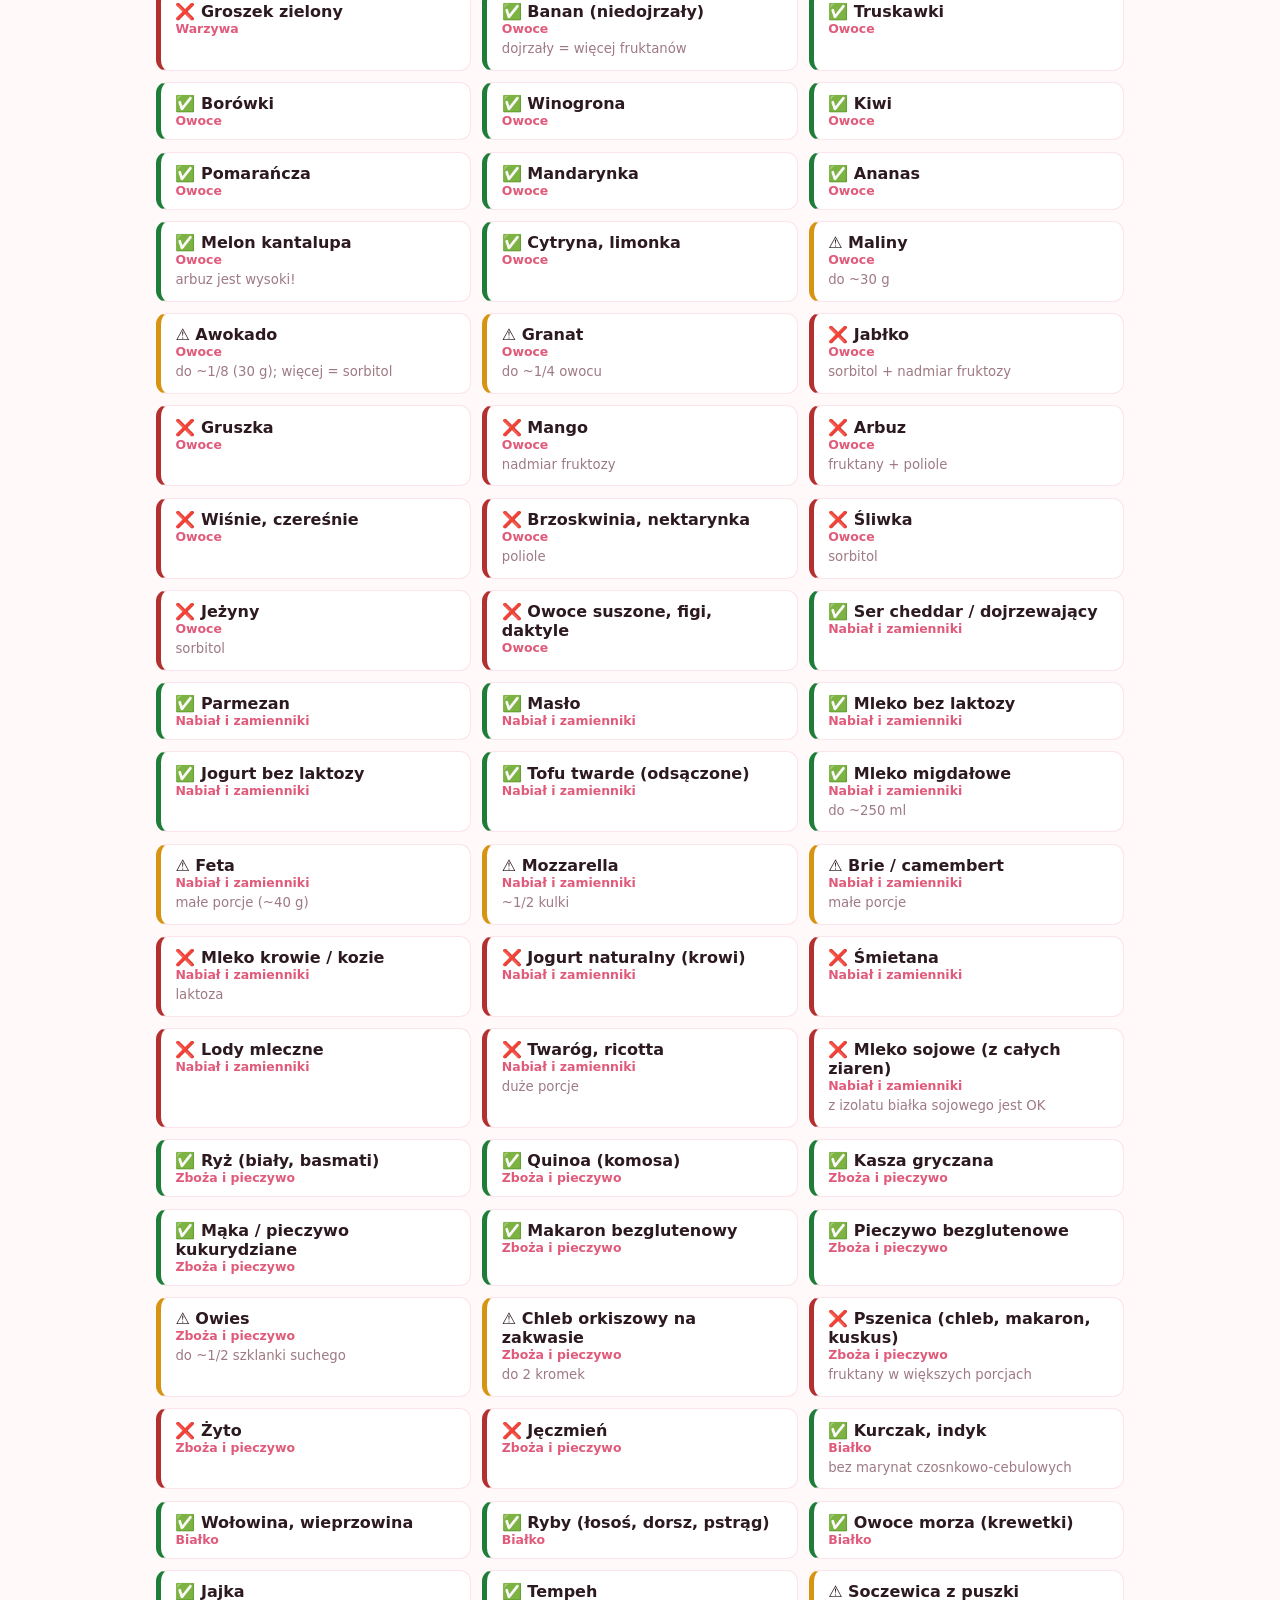
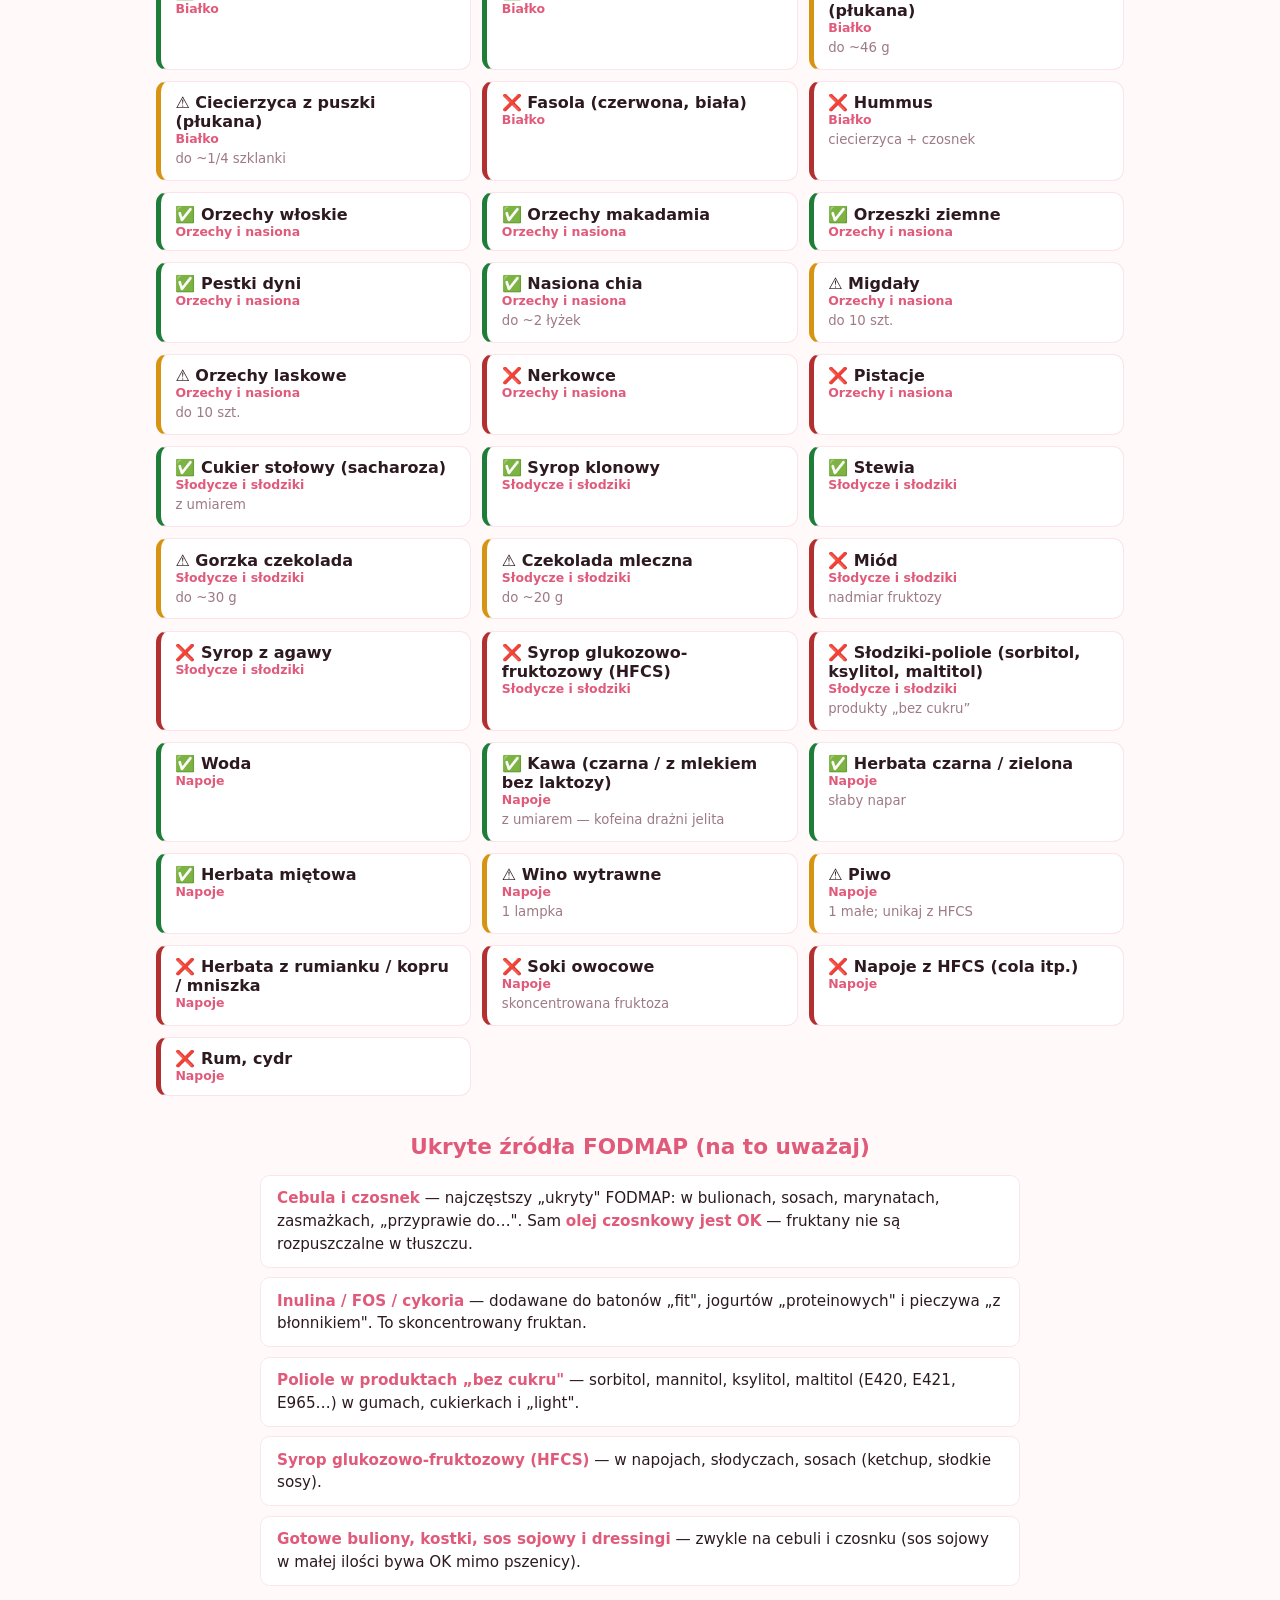
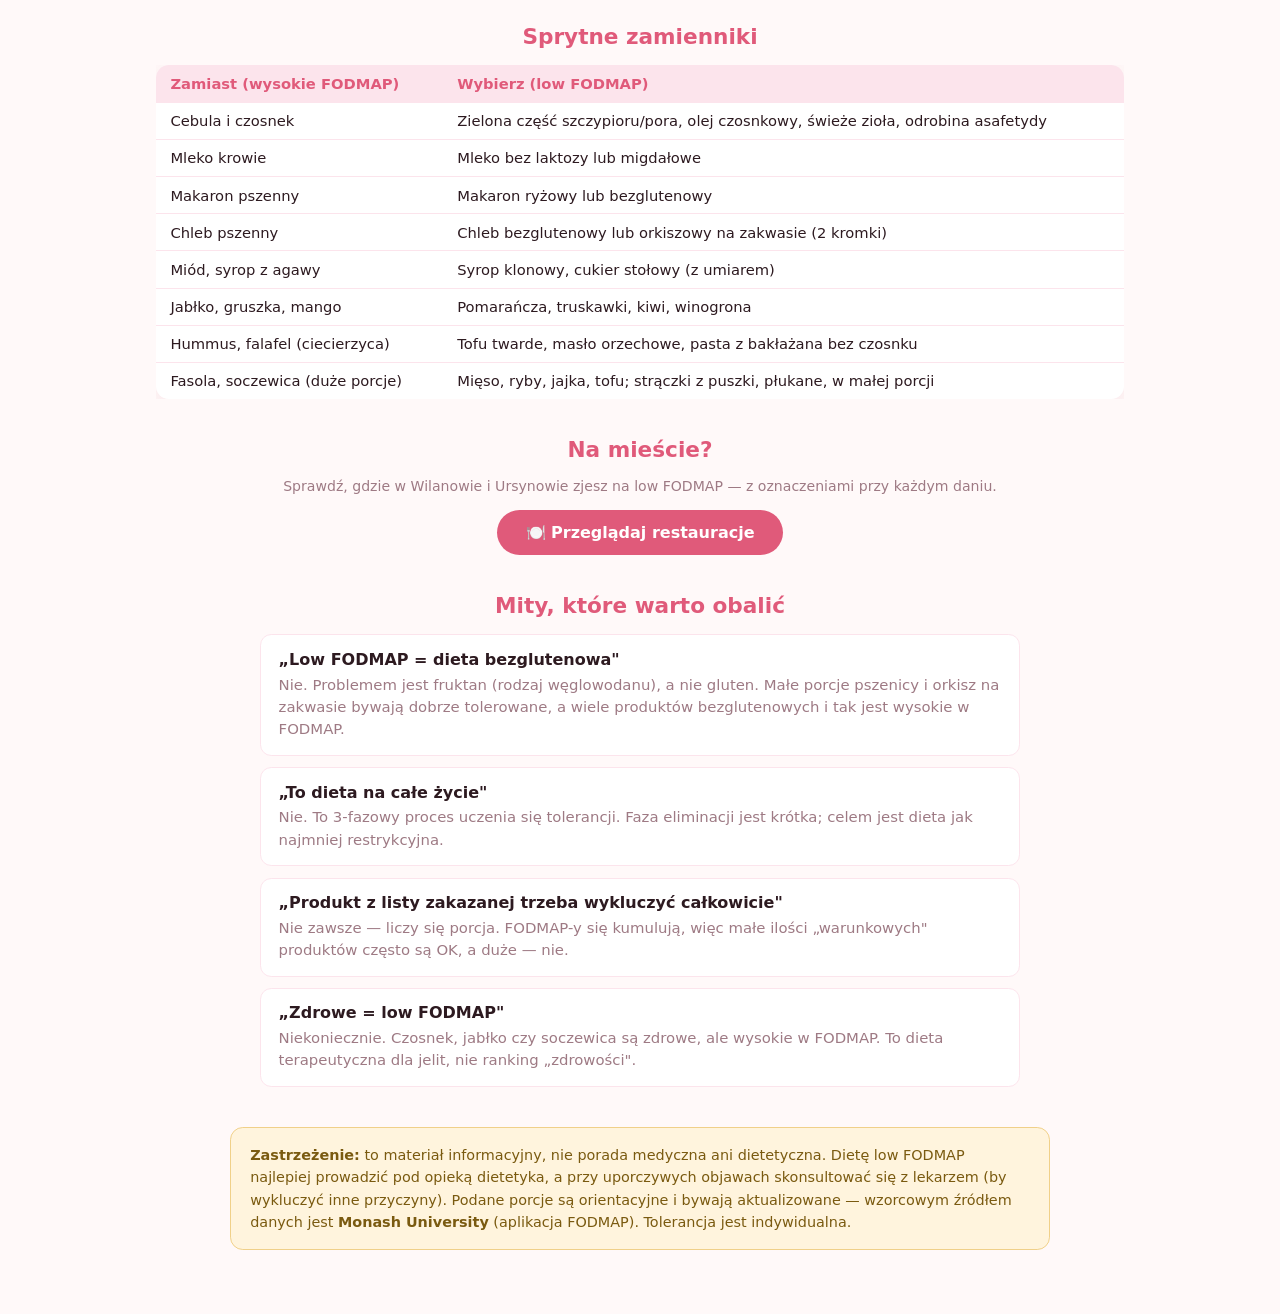
==== commit dc62cd21: "Dodaj zakładkę Menu — planer posiłków z kaloriami Nowa zakładka "Menu" generuje propozycję na cały d" ====
--- a/low-fodmap/index.html
+++ b/low-fodmap/index.html
@@ -89,6 +89,7 @@
       <div class="r-nav-inner">
         <a class="r-brand" href="../index.html">🌱 Low FODMAP <span>przewodnik</span></a>
         <a class="r-navlink" href="../index.html">← Strona główna</a>
+        <a class="r-navlink" href="../menu/index.html">Menu</a>
         <a class="r-navlink" href="../restauracje/index.html">Restauracje</a>
       </div>
     </nav>
